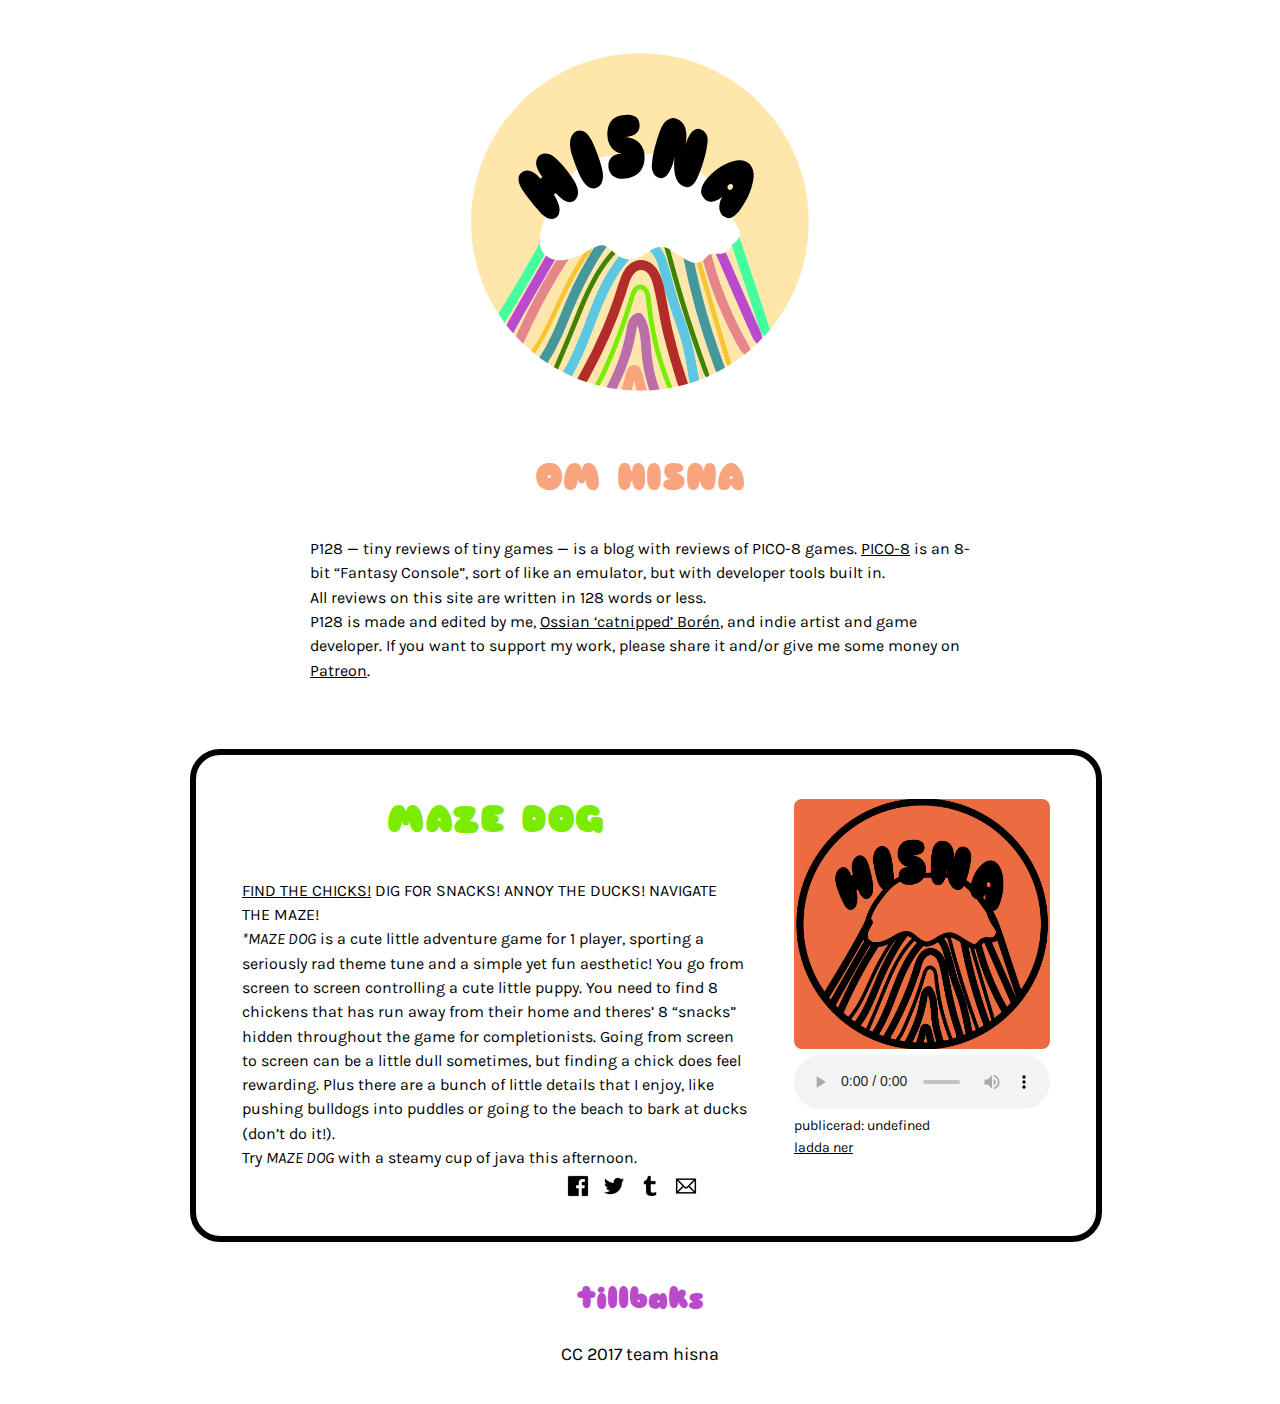
==== articles/maze-dog/index.html @ 16ddc3ee "first commit" ====
<!DOCTYPE html>
<html lang="en">
  <head>
    <meta charset="utf-8">
    <meta http-equiv="X-UA-Compatible" content="IE=edge,chrome=1">
    <meta id="myViewport" name="viewport" content="width=device-width, initial-scale=1">
    <script>
      window.onload = function () {
          if (window.innerWidth < 414) {
              var mvp = document.getElementById('myViewport');
              mvp.setAttribute('content','width=414');
          }
      }
    </script>
    <title>MAZE DOG - hisna
    </title>
    <link rel="alternate" href="feed.xml" type="application/rss+xml" title="">
    <link rel="stylesheet" href="/css/hisna.css">
    <script src="/jquery-3.2.1.min.js"></script>
    <script src="/scripts.js"></script>
  </head>
  <body>
    <div class="wrapper">
      <header>
        <div class="square"><img src="/images/hisna_logo.svg" style="width: 40%; min-width: 256px;"><br>
          <section class="info">
            <h1 class="randomcolor">OM HISNA</h1>
            <div> <p>P128 — tiny reviews of tiny games — is a blog with reviews of PICO-8 games. <a href="https://www.lexaloffle.com/pico-8.php">PICO-8</a> is an 8-bit “Fantasy Console”, sort of like an emulator, but with developer tools built in.</p>
<p>All reviews on this site are written in 128 words or less.</p>
<p>P128 is made and edited by me, <a href="https://twitter.com/ossianboren">Ossian ‘catnipped’ Borén</a>, and indie artist and game developer. If you want to support my work, please share it and/or give me some money on <a href="https://www.patreon.com/catnipped">Patreon</a>.</p>

            </div>
          </section>
        </div>
      </header>
      <article class="review">
        <div class="facts"><img src="cover.png">
          <audio controls="">
            <source src="pod.mp3" type="audio/mpeg">
          </audio><span>publicerad: undefined</span><br><a href="pod.mp3" target="_blank">ladda ner</a>
        </div>
        <h1 class="randomcolor">MAZE DOG</h1>
        <section class="content"><p><a href="http://lexaloffle.com"><span class="caps">FIND</span> THE CHICKS!</a> <span class="caps">DIG</span> FOR SNACKS! ANNOY THE DUCKS! NAVIGATE THE&nbsp;MAZE!</p>
<p><em>*<span class="caps">MAZE</span> DOG</em> is a cute little adventure game for 1 player, sporting a seriously rad theme tune and a simple yet fun aesthetic! You go from screen to screen controlling a cute little puppy. You need to find 8 chickens that has run away from their home and theres’ 8 “snacks” hidden throughout the game for completionists. Going from screen to screen can be a little dull sometimes, but finding a chick does feel rewarding. Plus there are a bunch of little details that I enjoy, like pushing bulldogs into puddles or going to the beach to bark at ducks (don’t do&nbsp;it!).</p>
<p>Try <em><span class="caps">MAZE</span> DOG</em> with a steamy cup of java this&nbsp;afternoon.</p>
</section>
        <ul class="share-buttons">
          <li><a href="https://www.facebook.com/sharer/sharer.php?u=http%3A%2F%2Fhisna.se&amp;t=" title="Share on Facebook" target="_blank" onclick="window.open('https://www.facebook.com/sharer/sharer.php?u=' + encodeURIComponent(document.URL) + '&amp;t=' + encodeURIComponent(document.URL)); return false;"><img alt="Share on Facebook" src="/images/simple_icons_black/Facebook.png"></a></li>
          <li><a href="https://twitter.com/intent/tweet?source=http%3A%2F%2Fhisna.se&amp;text=:%20http%3A%2F%2Fhisna.se&amp;via=Hisnaradio" target="_blank" title="Tweet" onclick="window.open('https://twitter.com/intent/tweet?text=' + encodeURIComponent(document.title) + ':%20'  + encodeURIComponent(document.URL)); return false;"><img alt="Tweet" src="/images/simple_icons_black/Twitter.png"></a></li>
          <li><a href="http://www.tumblr.com/share?v=3&amp;u=http%3A%2F%2Fhisna.se&amp;t=&amp;s=" target="_blank" title="Post to Tumblr" onclick="window.open('http://www.tumblr.com/share?v=3&amp;u=' + encodeURIComponent(document.URL) + '&amp;t=' +  encodeURIComponent(document.title)); return false;"><img alt="Post to Tumblr" src="/images/simple_icons_black/Tumblr.png"></a></li>
          <li><a href="mailto:?subject=&amp;body=:%20http%3A%2F%2Fhisna.se" target="_blank" title="Send email" onclick="window.open('mailto:?subject=' + encodeURIComponent(document.title) + '&amp;body=' +  encodeURIComponent(document.URL)); return false;"><img alt="Send email" src="/images/simple_icons_black/Email.png"></a></li>
        </ul>
      </article>
      <footer>
        <div class="square">
          <div class="nav"><a href="/" class="button randomcolor">tillbaks</a></div>
          <section class="copy">
            <p>CC 2017 team hisna</p>
          </section>
        </div>
      </footer>
    </div>
  </body>
</html>
---- css/hisna.css ----
@import url('https://fonts.googleapis.com/css?family=Karla|Sniglet:800');


canvas#canvas {
    width: 256px; 
    height: 256px; 
    margin-top: 25px;
    margin-left: 71px;
    border-radius: 5%;
    border:  5px #FFF1E8 solid;
    background-color: #FFF1E8;
}

.demo {
    color: #FFF1E8;
}

.wrapper {
    width:100%;
    max-width: 100vh;
    min-width: 414px;
    margin: auto;
}

.lightgray {
    margin: 20px;
}

p a, .facts a {
    text-decoration: underline;
}
p a:hover, .facts a:hover {
  color:cornflowerblue;
}

a{
    text-decoration: none;
}
.lightgray h1:hover, .lightgray img:hover ~ h1 {
    color: black !important;
}

.lightgray img {
    min-width: 256px;
    max-width: 50%;
    border-radius: 8px;
    margin-right: auto;
    margin-left: auto;
}
{
    
}

.lightgray:nth-child(even) {

}



.tv {
    width: 80%;
    height: 60vw;
    image-rendering: pixelated;
    border-radius: 10vw 3% 3% 3%;
}

.computer {
    background-image: url(../../images/computer.svg);
    background-size: cover;
    height: 365px;
    width: 380px;
    margin: auto
}

.computer img {
    margin-top: 25px;
    margin-left: 66px;
    border-radius: 5%;
    border:  5px #FFF1E8 solid;
    background-color: #FFF1E8;
}

.square { 
    text-align: center;
    overflow: hidden;
    padding-bottom: 36px;
}

.review {
    width:100%;
    max-width: 100vh;
    min-width: 414px;
    padding-top: 36px;
    padding-bottom: 66px;
    margin:auto;
    margin-bottom: 36px;
    text-align: left;
    border: solid black 6px;
    border-radius: 30px;
}

.review section {
    display: block;
    margin-left: 46px;
}

.review img {
    max-width: 100%;
}


.cart {
    display: inline-block;
    position: relative;
}

.cartthing  {
    width: 256px;
    height: 256px;
    padding-top: 36px;
    padding-bottom: 100px;
    padding-left: 24px;
    padding-right: 24px;
    background-color: #5F574F;
    border-radius: 8px 8px 48px 8px;
    box-shadow: 16px 16px 0px #000000;
}


.cart span {
    width: 256px;
    border-radius: 0px 0px 16px 4px ;
    background-color:#FFF1E8;
    top: 292px;
    padding-top: 8px;
    padding-bottom: 8px;
    left:24px;
    text-align: center;
    color:black;
    position: absolute
}

audio {
    width: 100%;
}

.facts {
    font-size: 14px;
    width: 256px;
    min-height: 256px;
    margin-top: 8px;
    margin-left: 46px;
    margin-right: 46px;
    margin-bottom: 30px;
    text-align: left;
    float: right;
}

.facts img {
    border-radius: 8px;
}


.button {
    font-family: sniglet;
    font-weight: 800;
    text-decoration: none;
    font-size: 28px;
}
.button:hover {
    color:black !important ;
}


.about {
    background: black;
    border-radius: 10px;
    padding: 10px;
    width: 80%;
    color: #FFF1E8;
    margin: auto;
    font-size: 14px;
    text-align: justify;
}

section.author {
    text-align: right;
    margin-top: 16px;
}

.copy {
    width: 80%;
    color: black;
    margin-left: auto;
    margin-right: auto;
    margin-top: 20px;
    font-size: 18px; 
}

a:visited {
    color:inherit;
}

a {
    color: inherit;
}

h1, h2, h3, h4, h5, h6, p, body, a, img, ul, ol, blockquote, pre {
  margin: 0; padding: 0; border: 0;
}

body {
  font-family: 'Karla';
  font-size: 16px;
  line-height: 1.52;
  background-color: white;
    color: black;
  text-rendering: optimizeLegibility;
    margin-top: 46px;
}
p {
}

h1 {
    font-family: "Sniglet";
    text-align: center;
    font-size: 38px;
    margin-left: 46px;
     margin-right: 46px;
    font-weight: 800;
        margin-bottom: 30px;
}


.info {
    max-width: 80%;
    margin-left: auto; 
    margin-right: auto;
    margin-bottom: 20px;
    border-radius: 10px;
    padding: 10px;
    margin-top: 2.1em;
    text-align: left;
}

.info div {
    margin-left: 30px;
    margin-right: 30px;
    display: inline-block;
}


label {
    color: #FFF1E8;
    border: 3px solid rgba(1,1,1,0);
    border-bottom: solid rgba(0,0,0,0)
    border-radius: 10px 10px 0 0;
    padding: 2px 5px 2px 5px;
    float: left;
    margin-left: 10%;
    margin-right: -9%;
    margin-top:2em;
}

input:checked + label {
    background: #FFF1E8;
    color:black;
    border: 3px solid #FFF1E8;
    border-bottom: solid rgba(0,0,0,0);
    border-radius: 10px 10px 0 0;
}

label:hover {
cursor: pointer;
border: 3px solid #FFF1E8;
border-radius: 10px;
}

@viewport {
    width: device-width;
    min-width: 414px;
}

/* media queries */

@media (min-width: 1600px) {
  body { font-size: 20px; }
}

@media (max-width: 900px) {
  body { font-size: 16px; }
}

@media (max-width: 690px) {
}

/*share buttons*/
ul.share-buttons{
  list-style: none;
  padding: 0;
    float:right;
    margin-right: 46px;
}

ul.share-buttons li{
  display: inline;
}

ul.share-buttons .sr-only{
  position: absolute;
  clip: rect(1px 1px 1px 1px);
  clip: rect(1px, 1px, 1px, 1px);
  padding: 0;
  border: 0;
  height: 1px;
  width: 1px;
  overflow: hidden;
}
ul.share-buttons li:hover {
    background-color: cornflowerblue;
    padding-top: 20px;
    border-radius: 8px;
}
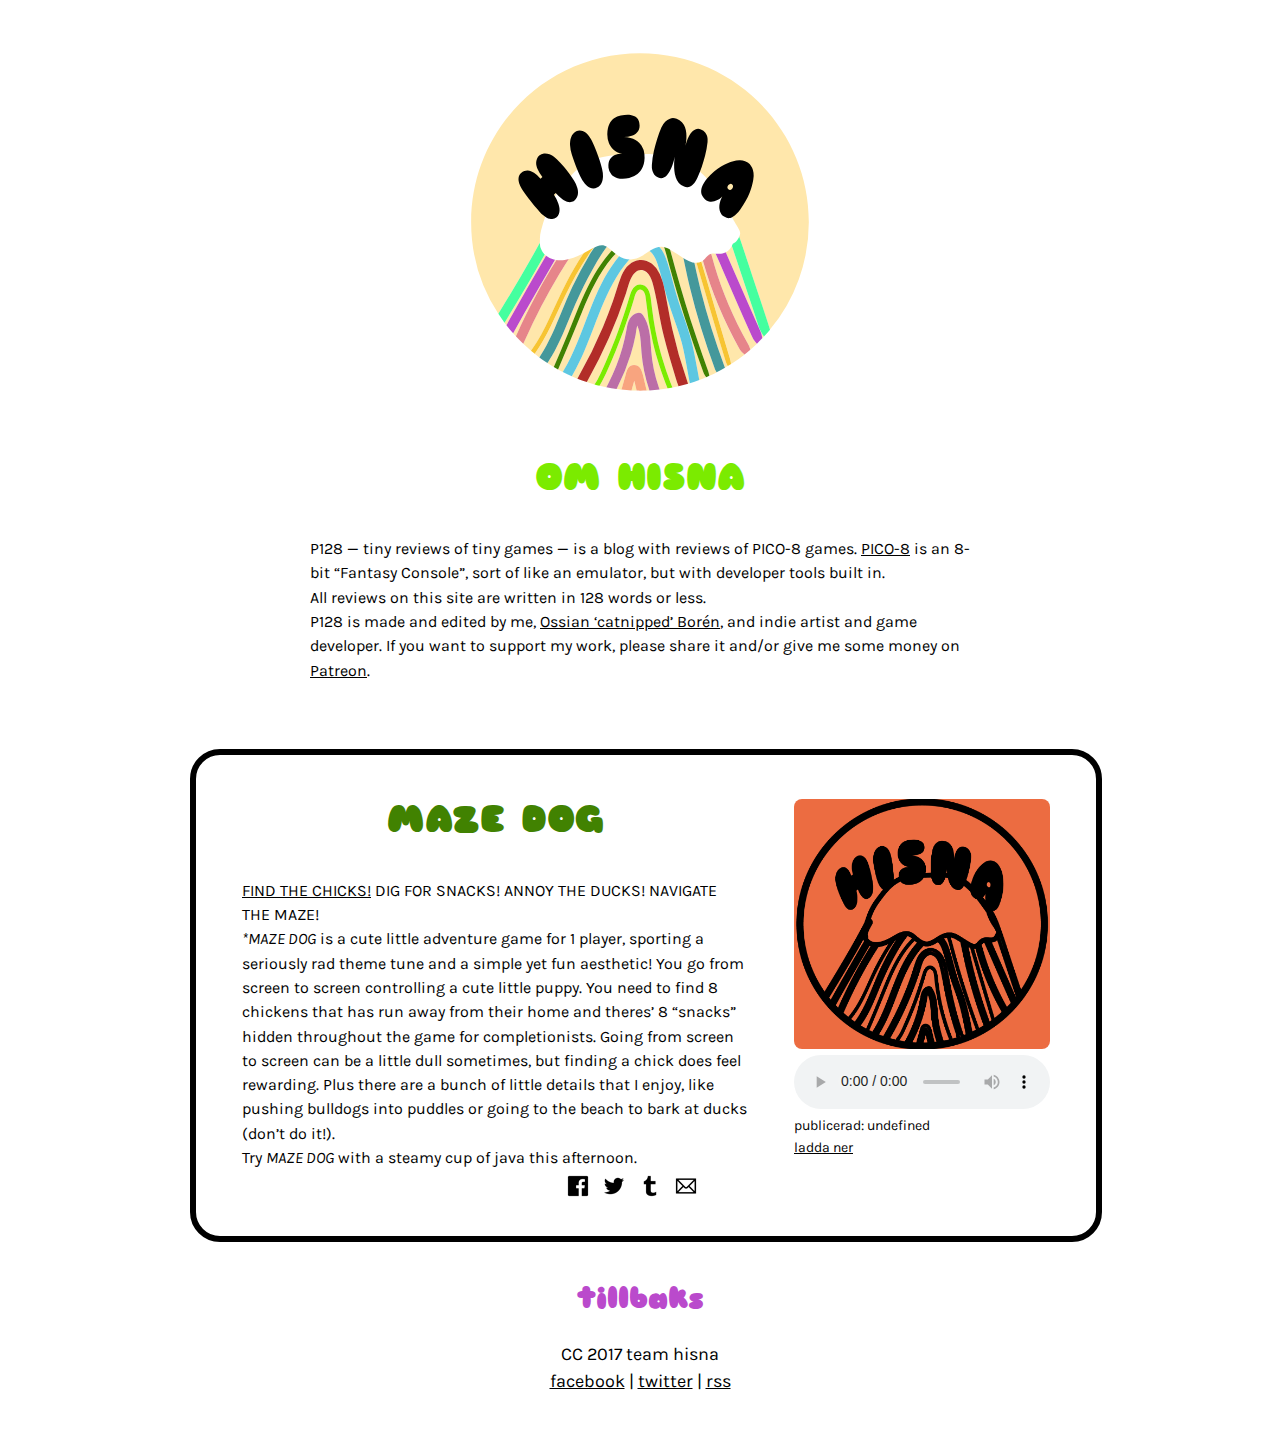
==== commit 0a4b4dc8: "podcast rss feed" ====
--- a/articles/maze-dog/index.html
+++ b/articles/maze-dog/index.html
@@ -14,7 +14,7 @@
     </script>
     <title>MAZE DOG - hisna
     </title>
-    <link rel="alternate" href="feed.xml" type="application/rss+xml" title="">
+    <link rel="alternate" href="feed.xml" type="application/rss+xml" title="en podd om spelkultur">
     <link rel="stylesheet" href="/css/hisna.css">
     <script src="/jquery-3.2.1.min.js"></script>
     <script src="/scripts.js"></script>
@@ -55,7 +55,7 @@
         <div class="square">
           <div class="nav"><a href="/" class="button randomcolor">tillbaks</a></div>
           <section class="copy">
-            <p>CC 2017 team hisna</p>
+            <p>CC 2017 team hisna</p><a href="https://www.facebook.com/hisnaradio" target="_blank">facebook</a><span> | </span><a href="https://twitter.com/hisnaradio" target="_blank">twitter</a><span> | </span><a href="feed.xml" target="_blank">rss</a>
           </section>
         </div>
       </footer>
--- a/css/hisna.css
+++ b/css/hisna.css
@@ -26,10 +26,10 @@
     margin: 20px;
 }
 
-p a, .facts a {
+p a, .facts a, .copy a {
     text-decoration: underline;
 }
-p a:hover, .facts a:hover {
+p a:hover, .facts a:hover, .copy a:hover {
   color:cornflowerblue;
 }
 
@@ -110,8 +110,6 @@
 
 
 .cart {
-    display: inline-block;
-    position: relative;
 }
 
 .cartthing  {
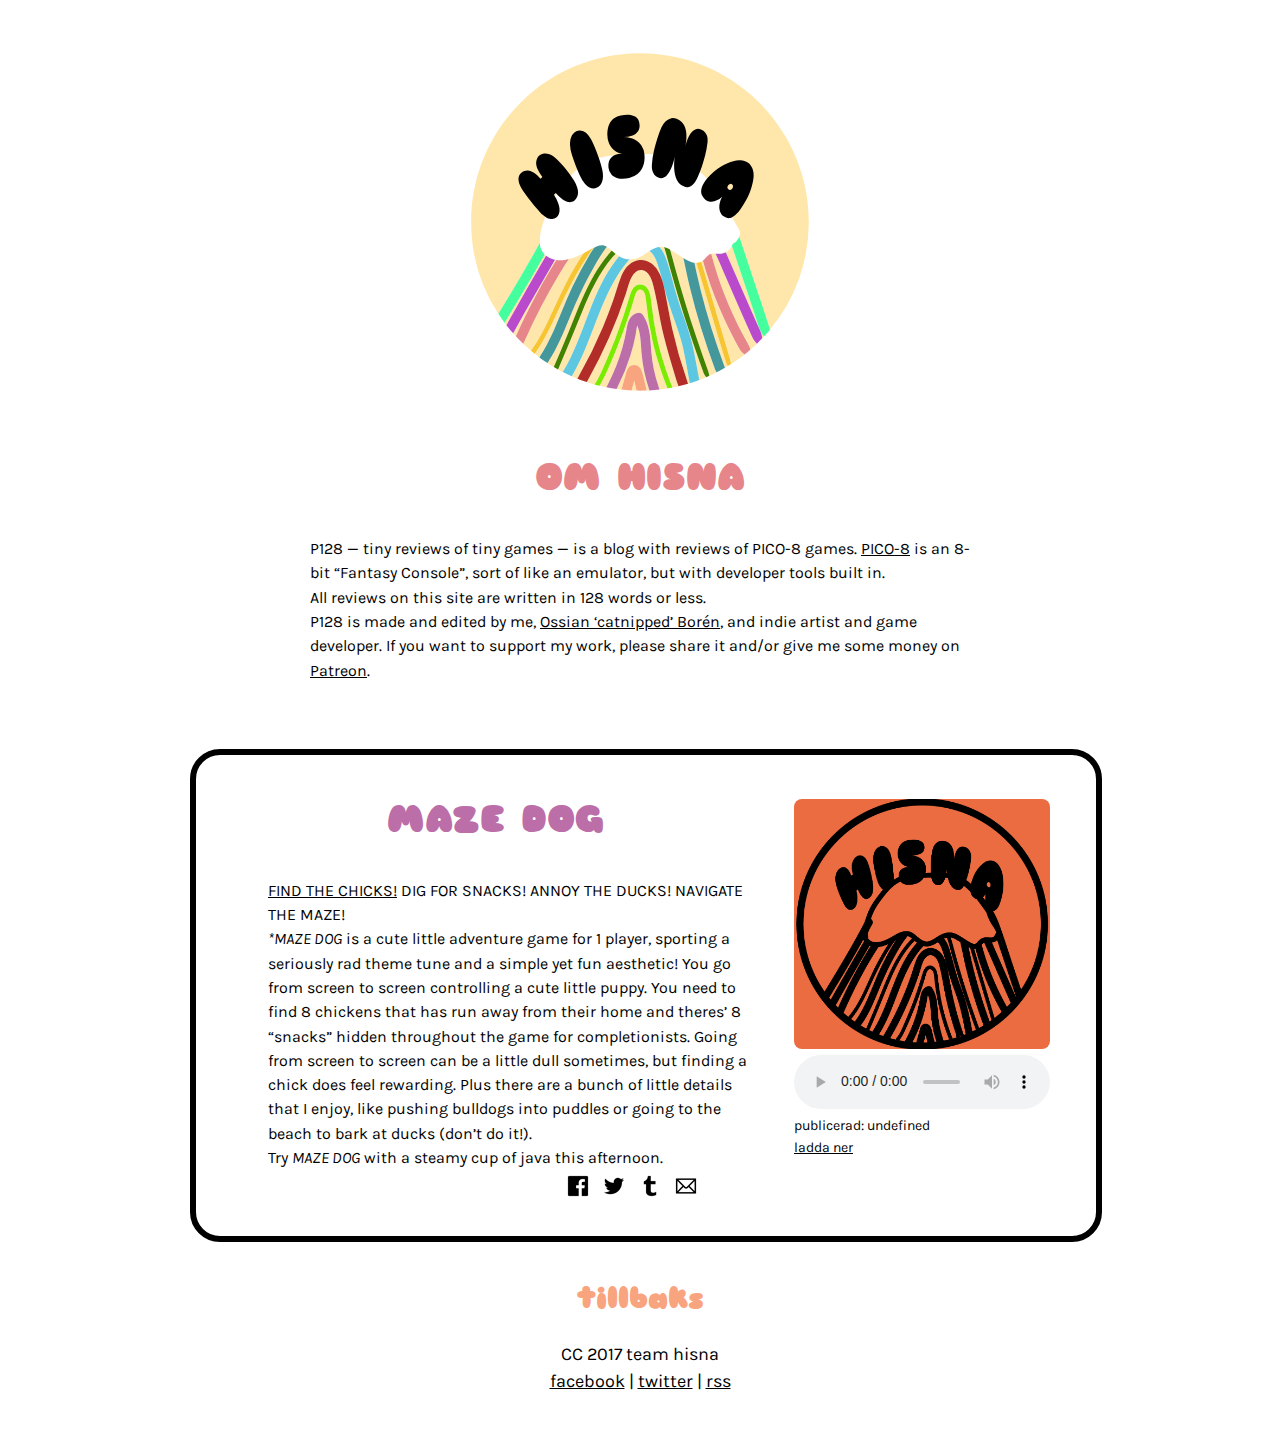
==== commit 5c6e2f71: "mobile fix" ====
--- a/articles/maze-dog/index.html
+++ b/articles/maze-dog/index.html
@@ -3,15 +3,7 @@
   <head>
     <meta charset="utf-8">
     <meta http-equiv="X-UA-Compatible" content="IE=edge,chrome=1">
-    <meta id="myViewport" name="viewport" content="width=device-width, initial-scale=1">
-    <script>
-      window.onload = function () {
-          if (window.innerWidth < 414) {
-              var mvp = document.getElementById('myViewport');
-              mvp.setAttribute('content','width=414');
-          }
-      }
-    </script>
+    <meta id="myViewport" name="viewport" content="width=device-width">
     <title>MAZE DOG - hisna
     </title>
     <link rel="alternate" href="feed.xml" type="application/rss+xml" title="en podd om spelkultur">
@@ -22,7 +14,7 @@
   <body>
     <div class="wrapper">
       <header>
-        <div class="square"><img src="/images/hisna_logo.svg" style="width: 40%; min-width: 256px;"><br>
+        <div class="square"><a href="/"><img src="/images/hisna_logo.svg" style="width: 40%; min-width: 256px;"></a><br>
           <section class="info">
             <h1 class="randomcolor">OM HISNA</h1>
             <div> <p>P128 — tiny reviews of tiny games — is a blog with reviews of PICO-8 games. <a href="https://www.lexaloffle.com/pico-8.php">PICO-8</a> is an 8-bit “Fantasy Console”, sort of like an emulator, but with developer tools built in.</p>
--- a/css/hisna.css
+++ b/css/hisna.css
@@ -18,7 +18,6 @@
 .wrapper {
     width:100%;
     max-width: 100vh;
-    min-width: 414px;
     margin: auto;
 }
 
@@ -89,7 +88,6 @@
 .review {
     width:100%;
     max-width: 100vh;
-    min-width: 414px;
     padding-top: 36px;
     padding-bottom: 66px;
     margin:auto;
@@ -101,7 +99,8 @@
 
 .review section {
     display: block;
-    margin-left: 46px;
+    margin-left: 8%;
+    margin-right: 8%;
 }
 
 .review img {
@@ -152,6 +151,7 @@
     margin-bottom: 30px;
     text-align: left;
     float: right;
+    padding-bottom: 46px;
 }
 
 .facts img {
@@ -289,7 +289,17 @@
   body { font-size: 16px; }
 }
 
-@media (max-width: 690px) {
+@media (max-width: 100vh) {
+    .facts { 
+        float: none;
+        margin: auto;
+    }
+    .review {
+        border-left: none;
+        border-right: none;
+        border-radius: 0px;
+        
+    }
 }
 
 /*share buttons*/
